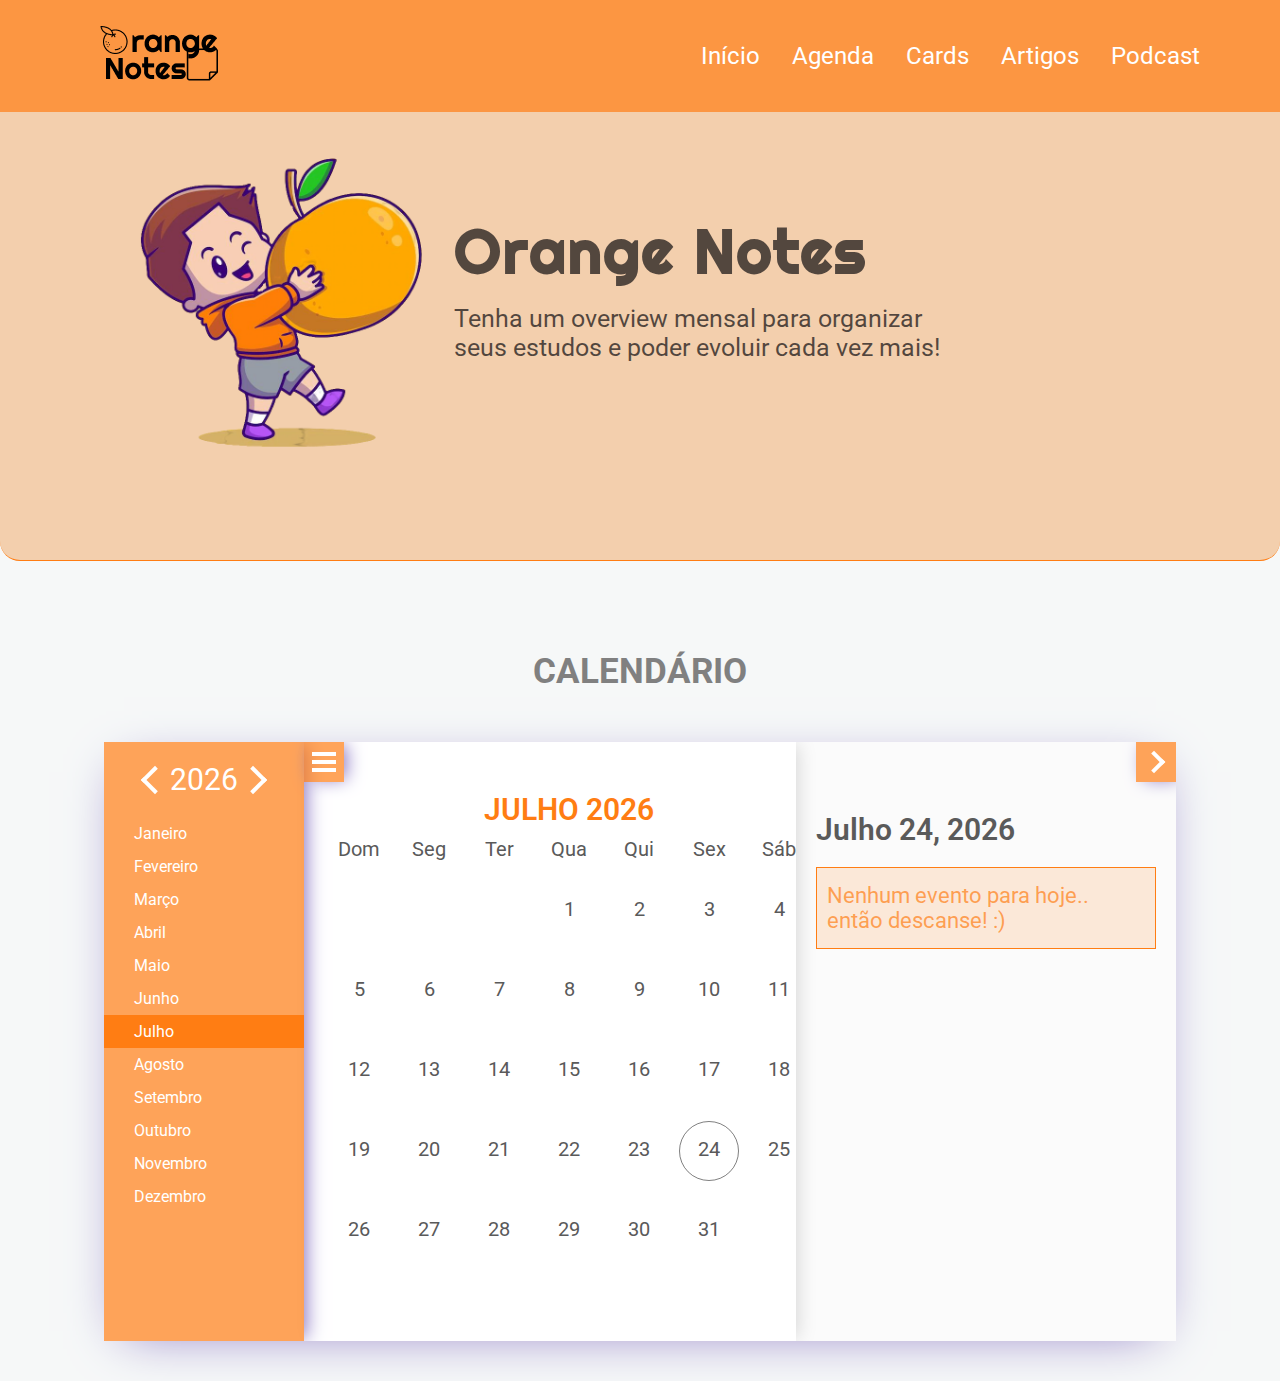
==== agenda.html @ 94a33c92 "fazendo a página cards" ====
<!DOCTYPE html>
<html lang="pt-br">
  <head>
    <meta charset="UTF-8">
    <meta http-equiv="X-UA-Compatible" content="IE=edge">
    <meta name="viewport" content="width=device-width, initial-scale=1.0">
    <title>Organização - Orange Notes</title>
    <link rel="shortcut icon" href="src/images/logo.png" type="image/x-icon">


    <link rel="stylesheet" href="src/css/style.css">
    <link rel="stylesheet" href="src/css/agenda.css">
    <link rel="stylesheet" type="text/css" href="src/evo-calendar/evo-calendar.css" />

    <link rel="preconnect" href="https://fonts.googleapis.com">
    <link rel="preconnect" href="https://fonts.gstatic.com" crossorigin>
    <link href="https://fonts.googleapis.com/css2?family=Righteous&family=Roboto&display=swap" rel="stylesheet">
  </head>
  
  <body>
    <nav id="navegacao">
      <div class="container">
        <a class="logo" href="index.html">
          <img src="src/images/logo.png" alt="Logo Orange Notes">
        </a>
    
        <div class="menu">
          <ul>
            <li><a onclick="fechaMenu()" href="index.html">Início</a></li>
            <li><a onclick="fechaMenu()" href="agenda.html">Agenda</a></li>
            <li><a onclick="fechaMenu()" href="cards.html">Cards</a></li>
            <li><a onclick="fechaMenu()" href="#">Artigos</a></li>
            <li><a onclick="fechaMenu()" href="#">Podcast</a></li>
          </ul>
        </div>
    
        <button aria-expanded="false" aria-label="Abrir menu" onclick="abreMenu()" class="abre-menu">
          <img src="src/images/menu.png" alt="Menu hambúrguer" id="icon-menu">
        </button>
    
        <button aria-expanded="true" aria-label="Fechar menu" onclick="fechaMenu()" class="fecha-menu">
          <svg width="40" height="40" viewBox="0 0 40 40" fill="none" xmlns="http://www.w3.org/2000/svg">
            <path d="M30 10L10 30M10 10L30 30" stroke="#FFFAF1" stroke-width="2" stroke-linecap="round"
              stroke-linejoin="round" />
          </svg>
        </button>
      </div>
    </nav>

    <main>
    <section id="banner">
      <div class="container">
        <img src="src/images/menino.png"
          alt="menino-bonito-segurando-ilustracao-laranja-icone-do-vetor-dos-desenhos-animados-conceito-de-icone-de-fruta-pessoas-isolado-vetor-premium-estilo-flat-cartoon_138676-3964.png">
    
        <div class="textos-banner">
          <h1 class="animacao-texto texto-banner">Orange Notes</h1>
          <p>Tenha um overview mensal para organizar seus estudos e poder evoluir cada vez mais!</p>
        </div>
    
    
      </div>
    </section>
   

      <section class="calendario">
        <h2 class="section-header">Calendário</h2>

        <div class="container">
          <div id="calendar"></div>
        </div>
      </section>

    </main>

  </body>  
  

    <script src="src/js/main.js"></script>
    <script src="https://ajax.googleapis.com/ajax/libs/jquery/3.4.1/jquery.min.js"></script>
    <script src="src/evo-calendar/evo-calendar.js"></script>
</html>
---- src/css/style.css ----
/* GERAL */

* {
  margin: 0;
  padding: 0;
  box-sizing: border-box;
}

:root {
  font-size: 62.5%;

  --nav-height: 7.2rem;

  --bg-light: hsl(180, 14%, 97%);
  --bg-orange: rgba(235, 113, 0, 0.3);
  --orange-light: rgba(255, 126, 20, 0.7);

  --orange: #ff7d13;
  --white: rgb(255, 255, 255);

  --text-banner: rgba(29, 25, 25, 0.75);
}

html,
body {
  width: 100%;
  height: 100%;
}

body {
  font-family: 'Roboto', sans-serif;
  font-size: 1.6rem;
  text-align: center;

  background-color: var(--bg-light);
  overflow-x: hidden;
}

section {
  padding-block: 4rem;
}

.section-header {
  font-size: 3.5rem;
  text-transform: uppercase;
  color: gray;
  text-align: center;
  margin-bottom: 5rem;
}

.container {
  width: min(50rem, 100%);
  margin-inline: auto;
  padding-inline: 2.4rem;
}

ul {
  list-style: none;
}

li {
  list-style-type: none;
}

/* NAVEGAÇAÕ ================================================================================*/

nav {
  height: var(--nav-height);
  width: 100vw;

  top: 0;
  padding: 1rem 0 8rem 0;

  z-index: 100;
  background-color: var(--orange-light);

  font-family: 'Roboto', sans-serif;
}

nav .container {
  display: flex;
  align-items: center;
  justify-content: space-between;
}

nav button {
  background: none;
  border: none;
  cursor: pointer;
}

#icon-menu {
  width: 4rem;
  height: 4rem;
}

nav .menu,
nav .fecha-menu {
  position: fixed;
}

/* MENU EXPANDIDO */

body.menu-expandido {
  overflow: hidden;
}

.menu,
.fecha-menu,
body.menu-expandido .abre-menu {
  opacity: 0;
  visibility: hidden;
}

body.menu-expandido .menu,
body.menu-expandido .fecha-menu {
  opacity: 1;
  visibility: visible;
}

.menu {
  transform: translateY(100%);
}

body.menu-expandido .menu {
  top: 0;
  left: 0;
  background: var(--orange);

  width: 100vw;
  height: 100vh;
  padding-top: var(--nav-height);

  transition: transform 300ms;
  transform: translateY(0);
  z-index: 50;
}

.menu ul:nth-child(1) {
  display: flex;
  flex-direction: column;
  gap: 4.8rem;

  margin-top: 6rem;

  font-weight: 700;
  font-size: 2.4rem;
  line-height: 3.1rem;
}

.menu ul li a {
  color: var(--white);
  text-decoration: none;
}

body.menu-expandido .logo,
body.menu-expandido button {
  position: relative;
  z-index: 100;
}

/* BANNER =============================================================================*/
 
#banner {
  padding-block: 0;
  padding-top: calc( var(--nav-height));
  font-family: 'Roboto', sans-serif;
}

#banner::before {
  background-color: var(--bg-orange);
  content: '';
  width: 100%;
  height: 76%;
  display: block;

  border: 0.1rem solid;
  border-color: var(--orange);
  border-bottom-left-radius: 2rem;
  border-bottom-right-radius: 2rem;

  margin-top: 9rem;

  position: absolute;
  top: 0;
  left: 0;
  z-index: -1;
}

#banner .container {
  display: flex;
  flex-direction: column-reverse;
  align-items: center;
  justify-content: center;
  text-align: center;
}

#banner .textos-banner {
  display: flex;
  flex-direction: column;
  align-items: flex-start;
}

#banner h1 {
  font-family: 'Righteous', cursive;
  letter-spacing: 0.2rem;
  font-size: 4rem;
  color: var(--text-banner);
  line-height: 10.5rem;
  margin: 0 auto;
}

#banner img {
  width: 26.4rem;

  display: block;
  margin-inline: auto;
  object-position: 0 2rem;
}

#banner .textos-banner p {
  color: var(--text-banner);
}

/* RESPONSIVO ========================================================================= */

@media (min-width: 1024px) {
  .container {
    width: min(112rem, 100%);
  }

  /* reset */

  body {
    text-align: initial;
  }

  nav {
    background-color: initial;
    margin: initial;
    padding: initial;
  }

  nav#navegacao .container * {
    margin: 0;
    padding: 0;
    visibility: initial;
    display: initial;
    opacity: initial;
    position: initial;
    font-weight: initial;
    transform: initial;
    background-color: initial;
    border: 0;
  }

  nav {
    height: 0;
    margin-top: 0;
  }

  nav#navegacao .fecha-menu,
  nav#navegacao .abre-menu {
    display: none;
  }

  nav#navegacao .menu {
    display: flex;
    align-items: center;
  }

  nav#navegacao .menu ul:nth-child(1) {
    display: flex;
    gap: 3.2rem;
  }

  #banner img {
    display: initial;
  }

  #banner .texto-banner {
    margin: initial;
  }

  /* GERAL */
  body {
    font-size: 2.2rem;
  }

  main {
    display: flex;
    flex-direction: column;
  }

  /* NAVEGACAO */

  nav#navegacao .container {
    background-color: var(--orange-light);
    width: 100%;
  }

  nav .container {
    align-items: center;
    justify-content: space-between;
    padding: 0 8rem;
  }

  nav#navegacao .logo {
    margin: 2rem;
  }

  .menu ul:nth-child(1) {
    display: flex;
    flex-direction: row;
    gap: 4.8rem;

    margin-top: 6rem;

    font-weight: 700;
    font-size: 2.4rem;
  }

  /* BANNER =============================================================================*/
  #banner {
    margin-top: var(--nav-heigth);
    padding: 28rem 2rem;
    border-bottom: 1px solid;
    border-color: var(--orange);
    border-bottom-right-radius: 2rem;
    border-bottom-left-radius: 2rem;
    display: flex;
    align-items: center;
    justify-content: center;
    height: 50rem;
    background-color: var(--bg-orange);
    z-index: -1;
  }

  #banner::before {
    height: 100%;
    width: initial;
    position: initial;
    border: none;
  }

  section#banner .container {
    display: flex;
    flex-direction: row;
    justify-content: center;
    align-items: center;
  }

  #banner img {
    width: 35rem;
    height: 35rem;
  }

  #banner .container img {
    width: 35rem;
    height: 35rem;
  }

  #banner .texto-banner {
    z-index: -1;
    font-size: 6rem;
    color: var(--text-banner);
  }

  #banner .textos-banner p {
    text-align: start;
    font-size: 2.5rem;
    width: 70%;
    color: var(--text-banner);
  }
}
---- src/css/agenda.css ----
/* CALENDÁRIO  ===============================================================================*/

.calendario {
  margin-top: 5rem;
  font-family: 'Roboto', sans-serif;
}

.container .calendar-sidebar {
  background-color: var(--orange-light);
}

.container .calendar-sidebar>.month-list>.calendar-months>li.active-month {
  background-color: var(--orange);
}

.container .calendar-sidebar>.month-list>.calendar-months>li:hover {
  background-color: var(--orange);
}

.container .calendar-sidebar>span#sidebarToggler{
  background-color: var(--orange-light);
}

.container th[colspan="7"] {
  color: var(--orange);
}

.container th[colspan="7"]::after {
  background: none;
}

.container #eventListToggler {
  background-color: var(--orange-light);
}

.container .event-list>.event-empty {
  background-color: rgba(255, 126, 20, 0.15);
  border-color: var(--orange);
}

.container .event-list>.event-empty>p {
  color: var(--orange-light);
}

.container .calendar-events>.event-header>p {
  margin-bottom: 2rem;
}

/* RESPONSIVO ============================================================ */

@media (min-width: 1024px) {

  /* BANNER */

 
}

@media (max-width: 425px)  {
  .container .calendar-sidebar>.calendar-year {
    background-color: var(--orange-light);
  }

  .container .calendar-sidebar>.month-list>.calendar-months {
    background-color: var(--orange-light);
  }

  .container .calendar-sidebar>.month-list {
    background-color: rgba(245, 190, 127, 0.733);
  }
}

@media (max-width: 768px) {
  .container .calendar-inner::after {
      background-color: rgba(226, 161, 107, 0.3);
  }
}
  
@media (max-width: 600px) {
  .calendario {
    margin-top: 15rem;
  }
}
---- src/evo-calendar/evo-calendar.css ----
/*!
 * Evo Calendar - Simple and Modern-looking Event Calendar Plugin
 *
 * Licensed under the MIT License
 *
 * Version: 1.1.2
 * Author: Edlyn Villegas
 * Docs: https://edlynvillegas.github.com/evo-calendar
 * Repo: https://github.com/edlynvillegas/evo-calendar
 * Issues: https://github.com/edlynvillegas/evo-calendar/issues
 *
*/

*, ::after, ::before {
    -webkit-box-sizing: border-box;
    box-sizing: border-box;
}
html, body {
    padding: 0;
    margin: 0;
}
body {
    font-family: 'Source Sans Pro';
}
input:focus, textarea:focus, button:focus {
    outline: none;
}
.evo-calendar {
    position: relative;
    background-color: #fbfbfb;
    color: #5a5a5a;
    width: 100%;
    -webkit-box-shadow: 0 10px 50px -20px #8773c1;
            box-shadow: 0 10px 50px -20px #8773c1;
    margin: 0 auto;
    overflow: hidden;
    z-index: 1;
}

.calendar-sidebar {
    position: absolute;
    margin-top: 0;
    width: 200px;
    height: 100%;
    float: left;
    background-color: #8773c1;
    color: #fff;
    z-index: 1;
    -webkit-box-shadow: 5px 0 18px -3px #8773c1;
            box-shadow: 5px 0 18px -3px #8773c1;
    -webkit-transition: all .3s ease;
    -o-transition: all .3s ease;
    transition: all .3s ease;
    -webkit-transform: translateX(0);
        -ms-transform: translateX(0);
            transform: translateX(0);
    z-index: 2;
}

.sidebar-hide .calendar-sidebar {
    -webkit-transform: translateX(-100%);
        -ms-transform: translateX(-100%);
            transform: translateX(-100%);
    -webkit-box-shadow: none;
            box-shadow: none;
}
.calendar-sidebar > span#sidebarToggler {
    position: absolute;
    width: 40px;
    height: 40px;
    top: 0;
    right: 0;
    -webkit-transform: translate(100%, 0);
        -ms-transform: translate(100%, 0);
            transform: translate(100%, 0);
    background-color: #8773c1;
    padding: 10px 8px;
    cursor: pointer;
    -webkit-box-shadow: 5px 0 18px -3px #8773c1;
            box-shadow: 5px 0 18px -3px #8773c1;
}

.calendar-sidebar > .calendar-year {
    padding: 20px;
    text-align: center;
}
.calendar-sidebar > .calendar-year > p {
    margin: 0;
    font-size: 30px;
    display: inline-block;
}
.calendar-sidebar > .calendar-year > button.icon-button {
    display: inline-block;
    width: 20px;
    height: 20px;
    overflow: visible;
}
.calendar-sidebar > .calendar-year > button.icon-button > span {
    border-right: 4px solid #fff;
    border-bottom: 4px solid #fff;
    width: 100%;
    height: 100%;
}
.calendar-sidebar > .calendar-year > img[year-val="prev"] {
    float: left;
}
.calendar-sidebar > .calendar-year > img[year-val="next"] {
    float: right;
}
.calendar-sidebar > .month-list::-webkit-scrollbar {
    width: 5px;
    height: 5px;
}
.calendar-sidebar > .month-list::-webkit-scrollbar-track {
    background: transparent;
}
.calendar-sidebar > .month-list::-webkit-scrollbar-thumb {
    background: #fff;
    border-radius: 5px;
}
.calendar-sidebar > .month-list::-webkit-scrollbar-thumb:hover {
    background: #d6c8ff;
}
.calendar-sidebar > .month-list > .calendar-months {
    list-style-type: none;
    margin: 0;
    padding: 0;
}
.calendar-sidebar > .month-list > .calendar-months > li {
    padding: 7px 30px;
    cursor: pointer;
    font-size: 16px;
}
.calendar-sidebar > .month-list > .calendar-months > li:hover {
    background-color: #a692e0;
}
.calendar-sidebar > .month-list > .calendar-months > li.active-month {
    background-color: #755eb5;
}

.calendar-inner {
    position: relative;
    padding: 40px 30px;
    float: left;
    width: 100%;
    max-width: calc(100% - 600px);
    margin-left: 200px;
    background-color: #fff;
    -webkit-box-shadow: 5px 0 18px -3px rgba(0, 0, 0, 0.15);
            box-shadow: 5px 0 18px -3px rgba(0, 0, 0, 0.15);
    -webkit-transition: all .3s ease;
    -o-transition: all .3s ease;
    transition: all .3s ease;
    z-index: 1;
}
.calendar-inner::after {
    content: none;
    position: absolute;
    top: 0;
    left: 0;
    width: 100%;
    height: 100%;
    background-color: rgba(83, 74, 109, 0.5);
}
.sidebar-hide .calendar-inner {
    max-width: calc(100% - 400px);
    margin-left: 0;
}
.event-hide .calendar-inner {
    max-width: calc(100% - 200px);
}
.event-hide.sidebar-hide .calendar-inner {
    max-width: 100%;
}
.calendar-inner .calendar-table {
    border-collapse: collapse;
    font-size: 20px;
    width: 100%;
    -webkit-user-select: none;
       -moz-user-select: none;
        -ms-user-select: none;
            user-select: none;
}
th[colspan="7"] {
    position: relative;
    text-align: center;
    text-transform: uppercase;
    font-weight: 600;
    font-size: 30px;
    color: #8773c1;
}
th[colspan="7"]::after {
    content: '';
    position: absolute;
    bottom: -3px;
    left: 50%;
    width: 50px;
    height: 5px;
    -webkit-transform: translateX(-50%);
        -ms-transform: translateX(-50%);
            transform: translateX(-50%);
    background-color: rgba(135, 115, 193, 0.15);
}
tr.calendar-header {

}
tr.calendar-header .calendar-header-day {
    padding: 10px;
    text-align: center;
    color: #5a5a5a;
}

tr.calendar-body {

}
tr.calendar-body .calendar-day {
    padding: 10px 0;
}
tr.calendar-body .calendar-day .day {
    position: relative;
    padding: 15px;
    height: 60px;
    width: 60px;
    margin: 0 auto;
    border-radius: 50%;
    text-align: center;
    color: #5a5a5a;
    border: 1px solid transparent;
    -webkit-transition: all .3s ease, -webkit-transform .5s ease;
    transition: all .3s ease, -webkit-transform .5s ease;
    -o-transition: all .3s ease, transform .5s ease;
    transition: all .3s ease, transform .5s ease;
    transition: all .3s ease, transform .5s ease, -webkit-transform .5s ease;
    cursor: pointer;
}
tr.calendar-body .calendar-day .day:hover {
    background-color: #dadada;
}
tr.calendar-body .calendar-day .day:active {
    -webkit-transform: scale(0.9);
        -ms-transform: scale(0.9);
            transform: scale(0.9);
}

tr.calendar-body .calendar-day .day.calendar-active,
tr.calendar-body .calendar-day .day.calendar-active:hover {
    color: #5a5a5a;
    border-color: rgba(0, 0, 0, 0.5);
}

tr.calendar-body .calendar-day .day.calendar-today {
    color: #fff;
    background-color: #8773c1;
}
tr.calendar-body .calendar-day .day.calendar-today:hover {
    color: #fff;
    background-color: #755eb5;
}
tr.calendar-body .calendar-day .day[disabled] {
    pointer-events: none;
    cursor: not-allowed;
    background-color: transparent;
    color: #b9b9b9;
}


.calendar-events {
    position: absolute;
    top: 0;
    right: 0;
    width: 400px;
    height: 100%;
    padding: 70px 30px 60px 30px;
    background-color: #fbfbfb;
    -webkit-transition: all .3s ease;
    -o-transition: all .3s ease;
    transition: all .3s ease;
    overflow-y: auto;
    z-index: 0;
}
.calendar-events::-webkit-scrollbar {
    width: 5px;
    height: 5px;
}
.calendar-events::-webkit-scrollbar-track {
    background: transparent;
}
.calendar-events::-webkit-scrollbar-thumb {
    background: #8e899c;
    border-radius: 5px;
}
.calendar-events::-webkit-scrollbar-thumb:hover {
    background: #6c6875;
}

.calendar-events > .event-header > p {
    font-size: 30px;
    font-weight: 600;
    color: #5a5a5a;
}
#eventListToggler {
    position: absolute;
    width: 40px;
    height: 40px;
    top: 0;
    right: 0;
    background-color: #8773c1;
    padding: 10px;
    cursor: pointer;
    -webkit-box-shadow: 5px 0 18px -3px #8773c1;
            box-shadow: 5px 0 18px -3px #8773c1;
    z-index: 1;
}
.event-list::after {
    content: "";
    clear: both;
    display: table;
}
.event-list > .event-empty {
    padding: 15px 10px;
    background-color: rgba(135,115,193,.15);
    border: 1px solid #8773c1;
}
.event-list > .event-empty > p {
    margin: 0;
    color: #755eb5;
}
.event-container {
    position: relative;
    display: flex;
    width: 100%;
    border-radius: 10px;
    margin-bottom: 10px;
    -webkit-transition: all .3s ease;
    -o-transition: all .3s ease;
    transition: all .3s ease;
    cursor: pointer;
    float: left;
}
.event-container::before {
    content: '';
    position: absolute;
    top: 0;
    left: 0;
    width: 2px;
    height: 100%;
    transform: translate(29px, 30px);
    background-color: #eaeaea;
    z-index: -1;
}
.event-container:last-child.event-container::before {
    height: 30px;
    transform: translate(29px, 0);
}
.event-container:only-child.event-container::before {
    height: 0;
    opacity: 0;
}
.event-container:hover {
    background-color: #fff;
    -webkit-box-shadow: 0 3px 12px -4px rgba(0, 0, 0, 0.65);
            box-shadow: 0 3px 12px -4px rgba(0, 0, 0, 0.65);
}
.event-container > .event-icon {
    position: relative;
    padding: 20px;
    width: 60px;
    height: 60px;
    float: left;
    /* z-index: 0; */
}
/* .event-container > .event-icon::before {
    content: '';
    position: absolute;
    top: 0;
    left: 29px;
    width: 2px;
    height: calc(100% + 10px);
    background-color: #eaeaea;
    z-index: -1;
} */
/* .event-container:last-child > .event-icon::before {
    height: calc(50% + 10px);
}
.event-container:first-child > .event-icon::before {
    top: 50%;
    height: calc(50% + 10px);
}
.event-container:only-child > .event-icon::before {
    opacity: 0;
} */
.event-container > .event-icon > img {
    width: 30px;
}
.event-container > .event-info {
    align-self: center;
    width: calc(100% - 60px);
    display: inline-block;
    padding: 10px 10px 10px 0;
}
.event-container > .event-info > p {
    margin: 0;
    color: #5a5a5a;
}
.event-container > .event-info > p.event-title {
    position: relative;
    font-size: 22px;
    font-weight: 600;
}
.event-container > .event-info > p.event-title > span {
    position: absolute;
    top: 50%;
    right: 0;
    font-size: 12px;
    font-weight: normal;
    color: #755eb5;
    border: 1px solid #755eb5;
    border-radius: 3px;
    background-color: rgb(237 234 246);
    padding: 3px 6px;
    transform: translateY(-50%);
}
.event-container > .event-info > p.event-desc {
    font-size: 14px;
    margin-top: 5px;
}


.event-indicator {
    position: absolute;
    width: -moz-max-content;
    width: -webkit-fit-content;
    width: -moz-fit-content;
    width: fit-content;
    top: 100%;
    left: 50%;
    -webkit-transform: translate(-50%, calc(-100% + -5px));
        -ms-transform: translate(-50%, calc(-100% + -5px));
            transform: translate(-50%, calc(-100% + -5px));
}
.event-indicator > .type-bullet {
    float: left;
    padding: 2px;
}
.event-indicator > .type-bullet > div {
    width: 10px;
    height: 10px;
    border-radius: 50%;
}
.event-container > .event-icon > div {
    width: 100%;
    height: 100%;
    border-radius: 50%;
}
/* fallback color */
.event-container > .event-icon > div[class^="event-bullet-"],
.event-indicator > .type-bullet > div[class^="type-"] {
    background-color: #8773c1;
}
.event-container > .event-icon > div.event-bullet-event,
.event-indicator > .type-bullet > div.type-event {
    background-color: #ff7575;
}
.event-container > .event-icon > div.event-bullet-holiday,
.event-indicator > .type-bullet > div.type-holiday {
    background-color: #ffc107;
}
.event-container > .event-icon > div.event-bullet-birthday,
.event-indicator > .type-bullet > div.type-birthday {
    background-color: #3ca8ff;
}


button.icon-button {
    border: none;
    background-color: transparent;
    width: 100%;
    height: 100%;
    padding: 0;
    cursor: pointer;
}
button.icon-button > span.bars {
    position: relative;
    width: 100%;
    height: 4px;
    display: block;
    background-color: #fff;
}
button.icon-button > span.bars::before,
button.icon-button > span.bars::after {
    content: '';
    position: absolute;
    width: 100%;
    height: 4px;
    display: block;
    background-color: #fff;
}
button.icon-button > span.bars::before {
    top: -8px;
}
button.icon-button > span.bars::after {
    bottom: -8px;
}
button.icon-button > span.chevron-arrow-left {
    display: inline-block;
    border-right: 6px solid #fff;
    border-bottom: 6px solid #fff;
    width: 18px;
    height: 18px;
    -webkit-transform: rotate(-225deg);
        -ms-transform: rotate(-225deg);
            transform: rotate(-225deg);
}
button.icon-button > span.chevron-arrow-right {
    display: block;
    border-right: 4px solid #fff;
    border-bottom: 4px solid #fff;
    width: 16px;
    height: 16px;
    -webkit-transform: rotate(-45deg);
        -ms-transform: rotate(-45deg);
            transform: rotate(-45deg);
}


/*************
**  THEMES  **
**************/




/* 1280 */
@media screen and (max-width: 1280px) {
    .calendar-inner {
        padding: 50px 20px 70px 20px;
        max-width: calc(100% - 580px);
    }
    .sidebar-hide .calendar-inner {
        max-width: calc(100% - 380px);
    }
    tr.calendar-header .calendar-header-day,
    tr.calendar-body .calendar-day {
        padding: 10px 5px;
    }
    .calendar-events {
        width: 380px;
        padding: 70px 20px 60px 20px;
    }
}
/* 1024 */
@media screen and (max-width: 1024px) {
    .calendar-sidebar {
        width: 175px;
    }
    .calendar-inner {
        padding: 50px 10px 70px 10px;
        max-width: calc(100% - 475px);
        margin-left: 175px;
    }
    .sidebar-hide .calendar-inner {
        max-width: calc(100% - 300px);
    }
    .event-hide .calendar-inner {
        max-width: calc(100% - 175px);
    }
    .calendar-events {
        width: 300px;
        padding: 70px 10px 60px 10px;
    }
    tr.calendar-body .calendar-day .day {
        padding: 10px;
        height: 45px;
        width: 45px;
        font-size: 16px;
    }
    .event-indicator > .type-bullet > div {
        width: 8px;
        height: 8px;
        border-radius: 50%;
    }
    .calendar-sidebar > span#sidebarToggler,
    #eventListToggler {
        width: 50px;
        height: 50px;
    }
    #eventListToggler,
    .event-hide #eventListToggler {
        right: 0;
        -webkit-transform: translateX(0);
            -ms-transform: translateX(0);
                transform: translateX(0);
    }
    button.icon-button > span.bars {
        height: 5px;
    }
    button.icon-button > span.bars::before,
    button.icon-button > span.bars::after {
        height: 5px;
    }
    button.icon-button > span.bars::before {
        top: -10px;
    }
    button.icon-button > span.bars::after {
        bottom: -10px;
    }
    button.icon-button > span.chevron-arrow-right {
        border-right-width: 5px;
        border-bottom-width: 5px;
        width: 20px;
        height: 20px;
    }
    .event-container::before {
        /* height: calc(100% - 15px); */
        transform: translate(24px, 25px);
    }
    .event-container:last-child.event-container::before {
        height: 25px;
        transform: translate(24px, 0);
    }
    .event-container > .event-icon {
        padding: 15px;
        width: 50px;
        height: 50px;
    }
    .event-container > .event-icon::before {
        left: 24px;
    }
    .event-container > .event-info {
        width: calc(100% - 50px);
    }
    .event-container > .event-info > p {
        font-size: 18px;
    }
}
/* md */
@media screen and (max-width: 991px) {
    .calendar-sidebar {
        width: 150px;
    }
    .calendar-inner {
        padding: 50px 10px 70px 10px;
        max-width: calc(100% - 425px);
        margin-left: 150px;
    }
    .sidebar-hide .calendar-inner {
        max-width: calc(100% - 275px);
    }
    .event-hide .calendar-inner {
        max-width: calc(100% - 150px);
    }
    .calendar-events {
        width: 275px;
        padding: 70px 10px 60px 10px;
    }
}

/* sm */
@media screen and (max-width: 768px) {
    .calendar-sidebar {
        width: 180px;
    }
    .calendar-inner {
        padding: 50px 10px 70px 10px;
        max-width: 100%;
        margin-left: 0;
    }
    .sidebar-hide .calendar-inner,
    .event-hide .calendar-inner {
        max-width: 100%;
    }
    .calendar-inner::after {
        content: '';
        opacity: 1;
    }
    .sidebar-hide.event-hide .calendar-inner::after {
        content: none;
        opacity: 0;
    }
    .event-indicator {
        -webkit-transform: translate(-50%, calc(-100% + -3px));
        -ms-transform: translate(-50%, calc(-100% + -3px));
        transform: translate(-50%, calc(-100% + -3px));
    }
    .event-indicator > .type-bullet {
        padding: 0 1px 3px 1px;
    }
    .calendar-events {
        width: 48%;
        padding: 70px 20px 60px 20px;
        -webkit-box-shadow: -5px 0 18px -3px rgba(135, 115, 193, 0.5);
                box-shadow: -5px 0 18px -3px rgba(135, 115, 193, 0.5);
        z-index: 1;
    }
    .event-hide .calendar-events {
        -webkit-transform: translateX(100%);
            -ms-transform: translateX(100%);
                transform: translateX(100%);
        -webkit-box-shadow: none;
        box-shadow: none;
    }
    #eventListToggler {
        right: 48%;
        -webkit-transform: translateX(100%);
            -ms-transform: translateX(100%);
                transform: translateX(100%);
    }
    .event-hide #eventListToggler {
        -webkit-transform: translateX(0);
            -ms-transform: translateX(0);
                transform: translateX(0);
    }
    .calendar-events > .event-list {
        margin-top: 20px;
    }
    /* .event-hide .calendar-inner {
        -webkit-transform: translateX(-100%);
            -ms-transform: translateX(-100%);
                transform: translateX(-100%);
        -webkit-box-shadow: none;
                box-shadow: none;
    } */
    .calendar-sidebar > .calendar-year > button.icon-button {
        width: 16px;
        height: 16px;
    }
    .calendar-sidebar > .calendar-year > button.icon-button > span {
        border-right-width: 2px;
        border-bottom-width: 2px;
    }
    .calendar-sidebar > .calendar-year > p {
        font-size: 22px;
    }
    .calendar-sidebar > .month-list > .calendar-months > li {
        padding: 6px 26px;
    }
    .calendar-events > .event-header > p {
        margin: 0;
    }
    .event-container > .event-info > p.event-title {
        font-size: 20px;
    }
    .event-container > .event-info > p.event-desc {
        font-size: 12px;
    }
}
/* sm only */
@media screen and (max-width: 768px) and (min-width: 426px) {
    .event-container > .event-info > p.event-title {
        font-size: 18px;
    }
}

/* xs */
@media screen and (max-width: 425px) {
    .calendar-sidebar {
        width: 100%;
    }
    .sidebar-hide .calendar-sidebar {
        height: 43px;
    }
    .sidebar-hide .calendar-sidebar {
        -webkit-transform: translateX(0);
        -ms-transform: translateX(0);
        transform: translateX(0);
        -webkit-box-shadow: none;
        box-shadow: none;
    }
    .calendar-sidebar > .calendar-year {
        position: relative;
        padding: 10px 20px;
        text-align: center;
        background-color: #8773c1;
        -webkit-box-shadow: 0 3px 8px -3px rgba(53, 43, 80, 0.65);
                box-shadow: 0 3px 8px -3px rgba(53, 43, 80, 0.65);
    }
    .calendar-sidebar > .calendar-year > button.icon-button {
        width: 14px;
        height: 14px;
    }
    .calendar-sidebar > .calendar-year > button.icon-button > span {
        border-right-width: 3px;
        border-bottom-width: 3px;
    }
    .calendar-sidebar > .calendar-year > p {
        font-size: 18px;
        margin: 0 10px;
    }
    .calendar-sidebar > .month-list {
        position: relative;
        width: 100%;
        height: calc(100% - 43px);
        overflow-y: auto;
        background-color: #8773c1;
        -webkit-transform: translateY(0);
            -ms-transform: translateY(0);
                transform: translateY(0);
        z-index: -1;
    }
    .sidebar-hide .calendar-sidebar > .month-list {
        -webkit-transform: translateY(-100%);
            -ms-transform: translateY(-100%);
                transform: translateY(-100%);
    }
    .calendar-sidebar > .month-list > .calendar-months {
        position: absolute;
        top: 0;
        left: 0;
        width: 100%;
        list-style-type: none;
        margin: 0;
        padding: 0;
        padding: 10px;
    }
    .calendar-sidebar > .month-list > .calendar-months::after {
        content: "";
        clear: both;
        display: table;
    }
    .calendar-sidebar > .month-list > .calendar-months > li {
        padding: 10px 20px;
        font-size: 20px;
        /* width: 50%;
        float: left; */
    }
    .calendar-sidebar > span#sidebarToggler {
        -webkit-transform: translate(0, 0);
            -ms-transform: translate(0, 0);
                transform: translate(0, 0);
        top: 0;
        bottom: unset;
        -webkit-box-shadow: none;
        box-shadow: none;
    }

    th[colspan="7"]::after {
        bottom: 0;
    }

    .calendar-inner {
        margin-left: 0;
        padding: 53px 0 40px 0;
        float: unset;
    }
    .calendar-inner::after {
        content: none;
        opacity: 0;
    }
    .sidebar-hide .calendar-inner,
    .event-hide .calendar-inner,
    .calendar-inner {
        max-width: 100%;
    }
    .calendar-sidebar > span#sidebarToggler,
    #eventListToggler {
        width: 40px;
        height: 40px;
    }
    button.icon-button > span.chevron-arrow-right {
        border-right-width: 4px;
        border-bottom-width: 4px;
        width: 18px;
        height: 18px;
        -webkit-transform: translateX(-3px) rotate(-45deg);
            -ms-transform: translateX(-3px) rotate(-45deg);
                transform: translateX(-3px) rotate(-45deg);
    }

    button.icon-button > span.bars,
    button.icon-button > span.bars::before,
    button.icon-button > span.bars::after {
        height: 4px;
    }
    button.icon-button > span.bars::before {
        top: -8px;
    }
    button.icon-button > span.bars::after {
        bottom: -8px;
    }
    tr.calendar-header .calendar-header-day {
        padding: 0;
    }
    tr.calendar-body .calendar-day {
        padding: 8px 0;
    }
    tr.calendar-body .calendar-day .day {
        padding: 10px;
        width: 40px;
        height: 40px;
        font-size: 16px;
    }
    .event-indicator {
        -webkit-transform: translate(-50%, calc(-100% + -3px));
            -ms-transform: translate(-50%, calc(-100% + -3px));
                transform: translate(-50%, calc(-100% + -3px));
    }
    .event-indicator > .type-bullet {
        padding: 1px;
    }
    .event-indicator > .type-bullet > div {
        width: 6px;
        height: 6px;
    }
    .event-indicator {
        -webkit-transform: translate(-50%, 0);
            -ms-transform: translate(-50%, 0);
                transform: translate(-50%, 0);
    }
    tr.calendar-body .calendar-day .day.calendar-today .event-indicator,
    tr.calendar-body .calendar-day .day.calendar-active .event-indicator {
        -webkit-transform: translate(-50%, 3px);
            -ms-transform: translate(-50%, 3px);
                transform: translate(-50%, 3px);
    }
    .calendar-events {
        position: relative;
        padding: 20px 15px;
        width: 100%;
        height: 185px;
        -webkit-box-shadow: 0 5px 18px -3px rgba(0, 0, 0, 0.15);
        box-shadow: 0 5px 18px -3px rgba(0, 0, 0, 0.15);
        overflow-y: auto;
        z-index: 0;
    }
    .event-hide .calendar-events {
        -webkit-transform: translateX(0);
        -ms-transform: translateX(0);
        transform: translateX(0);
        padding: 0 15px;
        height: 0;
    }
    .calendar-events > .event-header > p {
        font-size: 20px;
    }
    .event-list > .event-empty {
        padding: 10px;
    }
    .event-container::before {
        /* height: calc(100% - 12.5px); */
        transform: translate(21.5px, 25px);
    }
    .event-container:last-child.event-container::before {
        height: 22.5px;
        transform: translate(21.5px, 0);
    }
    .event-container > .event-icon {
        width: 45px;
        height: 45px;
    }
    .event-container > .event-icon::before {
        left: 21px;
    }
    .event-container:last-child > .event-icon::before {
        height: 50%;
    }
    .event-container > .event-info {
        width: calc(100% - 45px);
    }
    .event-hide #eventListToggler,
    #eventListToggler {
        top: calc(100% - 185px);
        right: 0;
        -webkit-transform: translate(0, -100%);
        -ms-transform: translate(0, -100%);
        transform: translate(0, -100%);
    }
    .event-hide #eventListToggler {
        top: 100%;
    }
    #eventListToggler button.icon-button > span.chevron-arrow-right {
        position: relative;
        display: inline-block;
        -webkit-transform: translate(0, -3px) rotate(45deg);
            -ms-transform: translate(0, -3px) rotate(45deg);
                transform: translate(0, -3px) rotate(45deg);
    }
}
@media screen and (max-width: 375px) {
    th[colspan="7"] {
        font-size: 20px;
        padding-bottom: 5px;
    }
    tr.calendar-header .calendar-header-day {
        font-size: 16px;
    }
    tr.calendar-body .calendar-day .day {
        padding: 5px;
        width: 30px;
        height: 30px;
        font-size: 14px;
    }
}
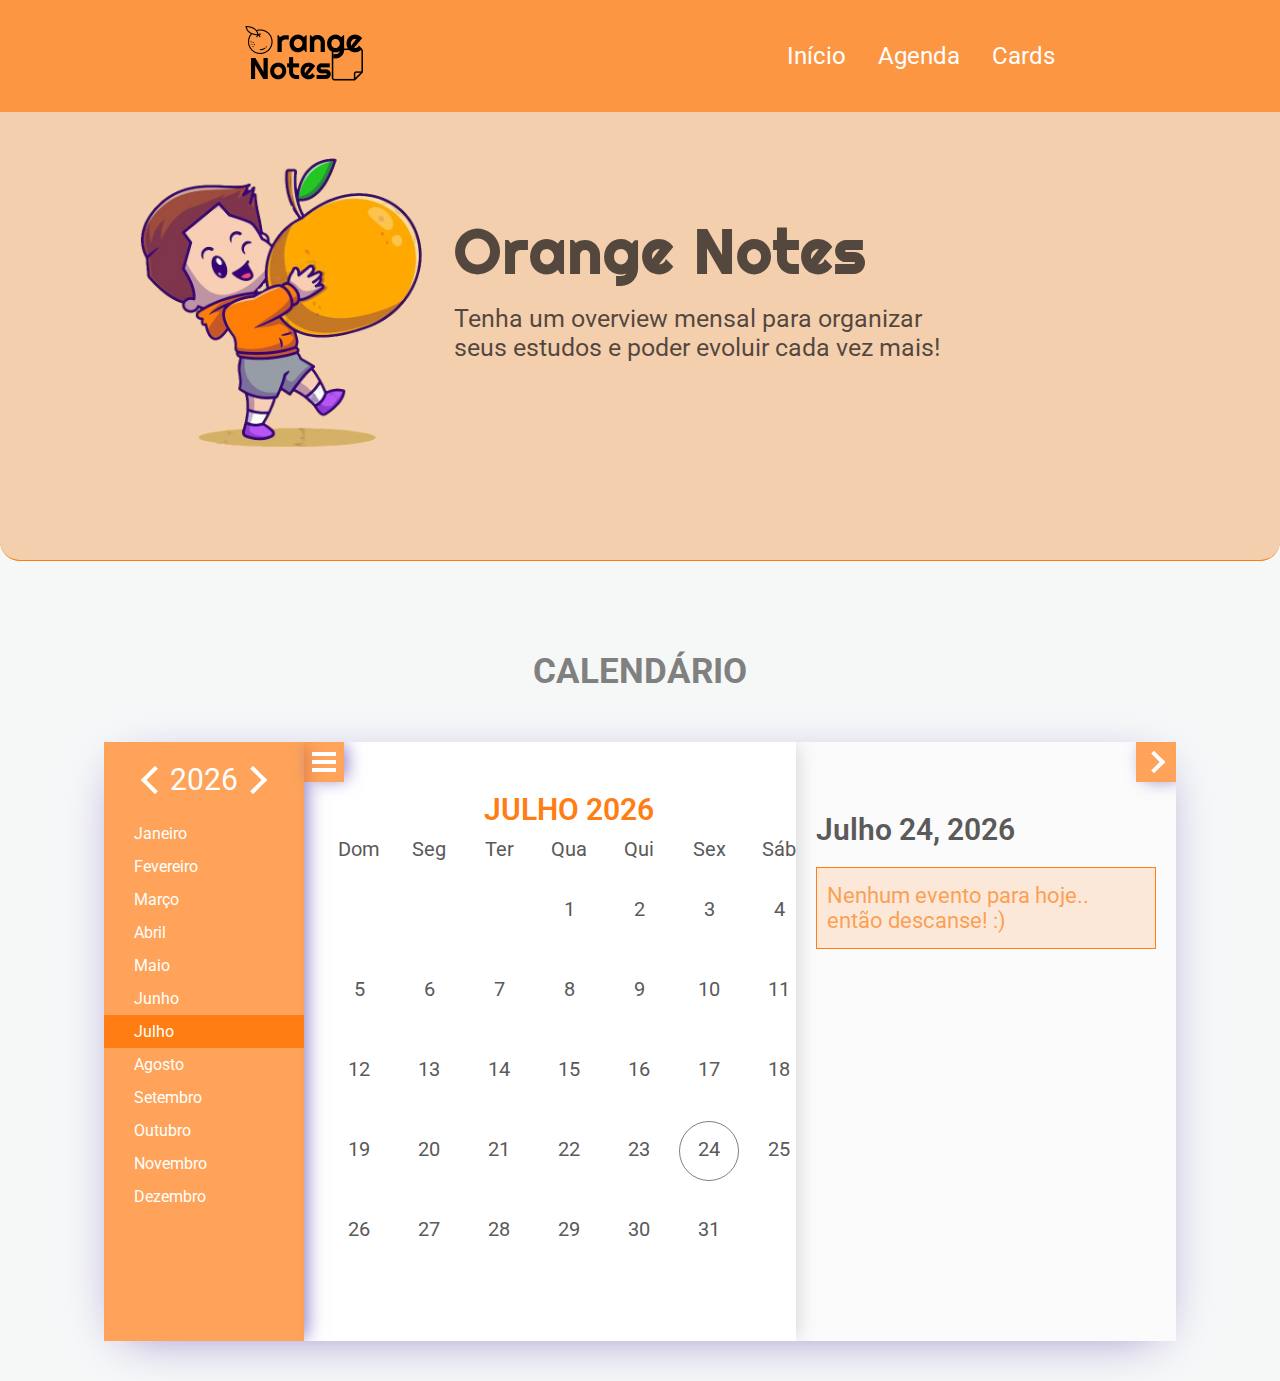
==== commit a8f80474: "concluindo o projeto" ====
--- a/agenda.html
+++ b/agenda.html
@@ -29,8 +29,6 @@
             <li><a onclick="fechaMenu()" href="index.html">Início</a></li>
             <li><a onclick="fechaMenu()" href="agenda.html">Agenda</a></li>
             <li><a onclick="fechaMenu()" href="cards.html">Cards</a></li>
-            <li><a onclick="fechaMenu()" href="#">Artigos</a></li>
-            <li><a onclick="fechaMenu()" href="#">Podcast</a></li>
           </ul>
         </div>
     
--- a/src/css/style.css
+++ b/src/css/style.css
@@ -301,8 +301,7 @@
 
   nav .container {
     align-items: center;
-    justify-content: space-between;
-    padding: 0 8rem;
+    justify-content: space-around;
   }
 
   nav#navegacao .logo {
